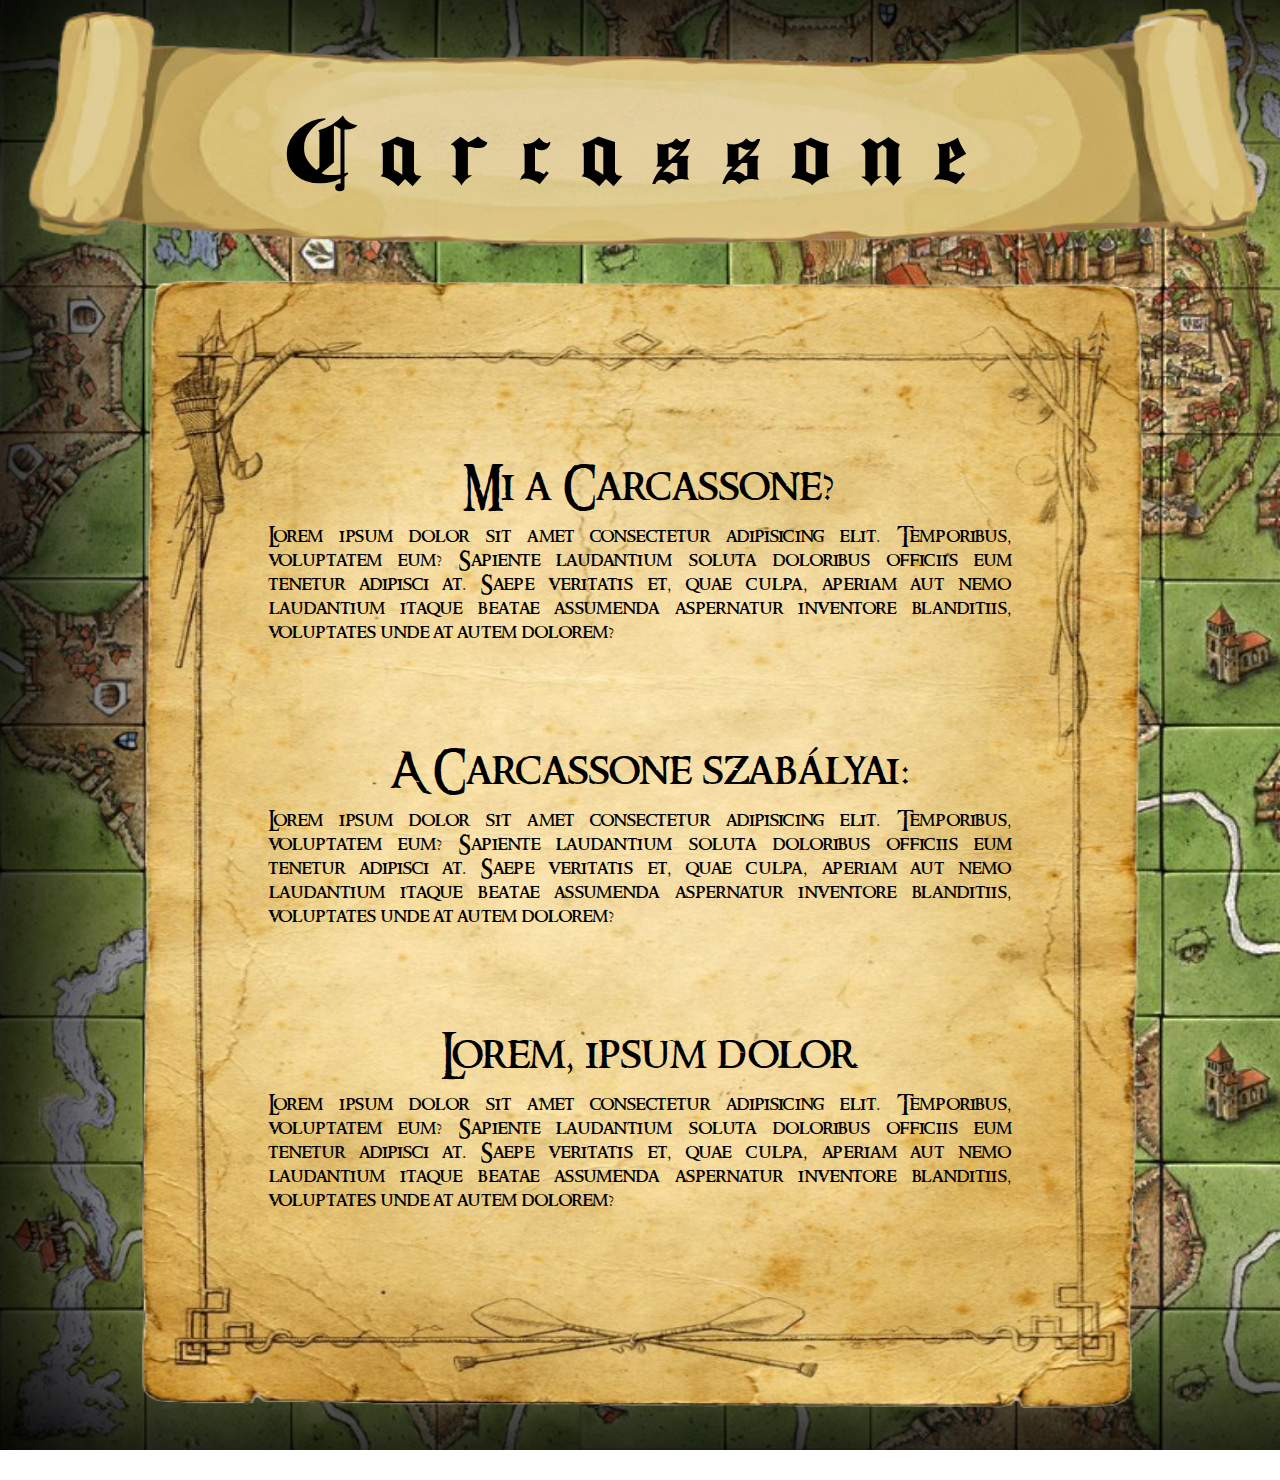
==== GGcarcassone/Carcassone/carcassone weboldal/index.html @ 8d166e0f "Add files via upload" ====
<!DOCTYPE html>
<html lang="hu">
<head>
    <meta charset="UTF-8">
    <meta http-equiv="X-UA-Compatible" content="IE=edge">
    <meta name="viewport" content="width=device-width, initial-scale=1.0">
    <title>Carcassone</title>
    <link rel="stylesheet" href="stilus.css">
</head>
<body>
    <header>
        <div id="focim"><img src="képek/scroll.png" alt="cimhatter" id="cimhatter">Carcassone</div>
    </header>
    <div id="kephatter">
        <img src="képek/contenthatter.png" alt="tekercsháttér" id="texthatter">
    </div>
    <div id="container">
            
        <div class="content-block">
            <div class="cim">Mi a Carcassone?</div>
            <div class="content">Lorem ipsum dolor sit amet consectetur adipisicing elit. Temporibus, voluptatem eum? Sapiente laudantium soluta doloribus officiis eum tenetur adipisci at. Saepe veritatis et, quae culpa, aperiam aut nemo laudantium itaque beatae assumenda aspernatur inventore blanditiis, voluptates unde at autem dolorem?</div>
        </div>
        
        <div class="content-block">
            <div class="cim">A Carcassone szabályai:</div>
            <div class="content">Lorem ipsum dolor sit amet consectetur adipisicing elit. Temporibus, voluptatem eum? Sapiente laudantium soluta doloribus officiis eum tenetur adipisci at. Saepe veritatis et, quae culpa, aperiam aut nemo laudantium itaque beatae assumenda aspernatur inventore blanditiis, voluptates unde at autem dolorem?</div>
        </div>

        <div class="content-block">
            <div class="cim">Lorem, ipsum dolor.</div>
            <div class="content">Lorem ipsum dolor sit amet consectetur adipisicing elit. Temporibus, voluptatem eum? Sapiente laudantium soluta doloribus officiis eum tenetur adipisci at. Saepe veritatis et, quae culpa, aperiam aut nemo laudantium itaque beatae assumenda aspernatur inventore blanditiis, voluptates unde at autem dolorem?</div>
        </div>

    </div>
</body>
</html>
---- GGcarcassone/Carcassone/carcassone weboldal/stilus.css ----
*{
    margin: 0px;
}

@font-face {
    font-family: "CarcassFont";
    src: url("font/cimfont.ttf");
    }

@font-face {
    font-family: "SzovegFont";
    src: url("font/RINGM___.TTF");
    }

body {
    background-image: url(képek/hatter1.png);
    background-repeat: no-repeat;
    background-size: cover;
}

#focim{
    font-size: 100px;
    letter-spacing: 30px;
    width: 800px;
    height: 300px;
    margin: auto;
    margin-top: -30px;
    padding-left: 90px;
    font-family: CarcassFont;
}

#cimhatter{
    margin-left: -300px;
    margin-bottom: -240px;
    width: 1300px;
    height: 320px;
}

#container{
    max-width: 1050px;
    min-width: 800px;
    width: 80%;
    height: 1000px;
    margin: auto;
    padding-top: 180px;
}

#texthatter{
    width: 80%;
    height: 1150px;
    max-width: 1050px;
    min-width: 800px;
}

#kephatter{
    width: 100%;
    height: 0px;
    text-align: center;
}

.content-block{
    padding-left: 140px;
    padding-right: 140px;
    margin-bottom: 100px;
    text-align: justify;
    font-family: SzovegFont;
}

.cim{
    font-size: 45px;
    margin: 10px;
    width: 100%;
    text-align: center;
}

.content{
    font-size: 20px;
}
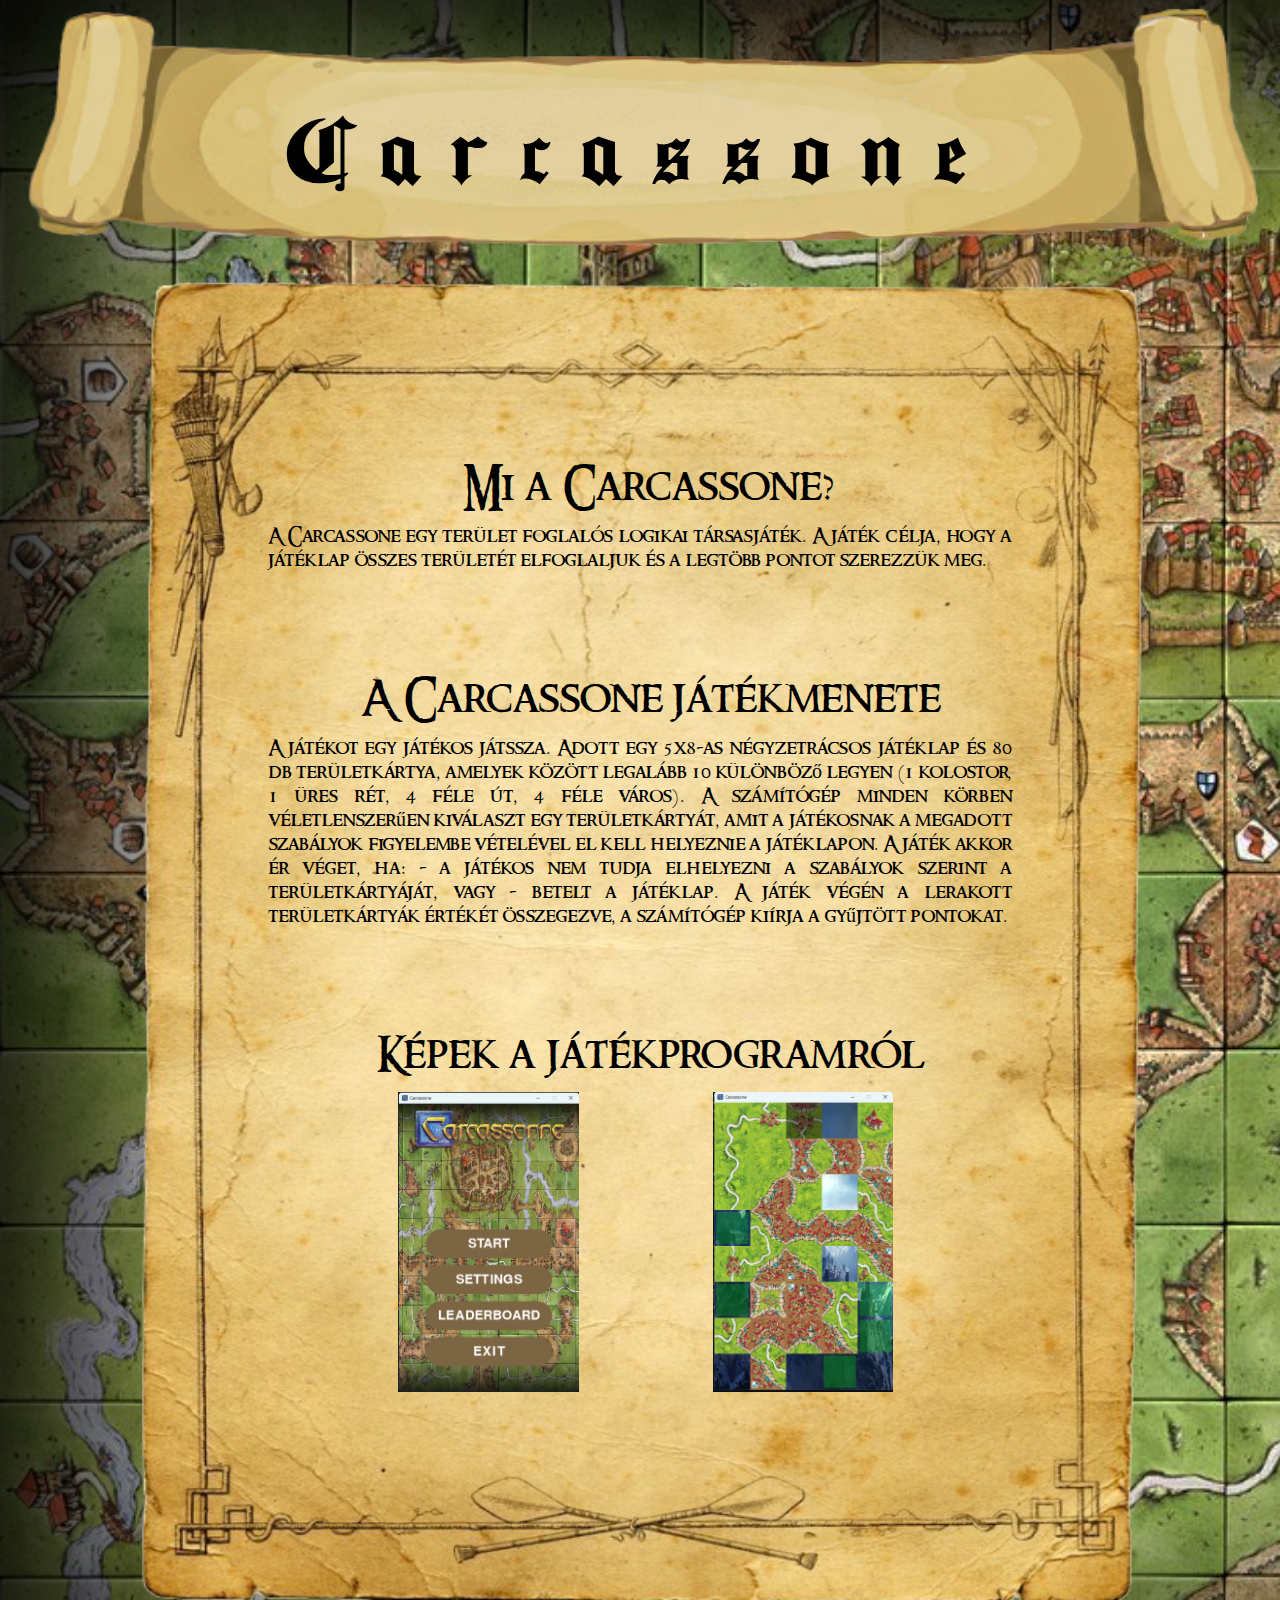
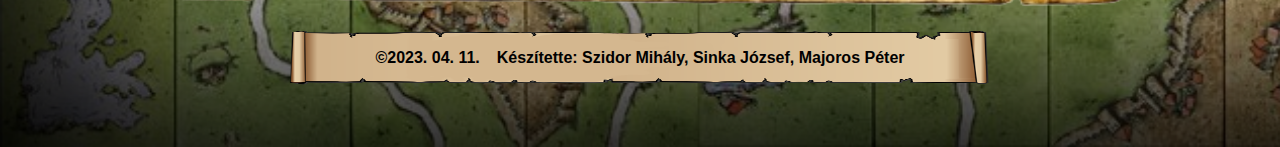
==== commit 171182d4: "Add files via upload" ====
--- a/GGcarcassone/Carcassone/carcassone weboldal/index.html
+++ b/GGcarcassone/Carcassone/carcassone weboldal/index.html
@@ -14,23 +14,32 @@
     <div id="kephatter">
         <img src="képek/contenthatter.png" alt="tekercsháttér" id="texthatter">
     </div>
-    <div id="container">
+    <div id="body-container">
             
         <div class="content-block">
             <div class="cim">Mi a Carcassone?</div>
-            <div class="content">Lorem ipsum dolor sit amet consectetur adipisicing elit. Temporibus, voluptatem eum? Sapiente laudantium soluta doloribus officiis eum tenetur adipisci at. Saepe veritatis et, quae culpa, aperiam aut nemo laudantium itaque beatae assumenda aspernatur inventore blanditiis, voluptates unde at autem dolorem?</div>
+            <div class="content">A Carcassone egy terület foglalós logikai társasjáték. A játék célja, hogy a játéklap összes területét elfoglaljuk és a legtöbb pontot szerezzük meg. </div>
         </div>
         
         <div class="content-block">
-            <div class="cim">A Carcassone szabályai:</div>
-            <div class="content">Lorem ipsum dolor sit amet consectetur adipisicing elit. Temporibus, voluptatem eum? Sapiente laudantium soluta doloribus officiis eum tenetur adipisci at. Saepe veritatis et, quae culpa, aperiam aut nemo laudantium itaque beatae assumenda aspernatur inventore blanditiis, voluptates unde at autem dolorem?</div>
+            <div class="cim">A Carcassone játékmenete</div>
+            <div class="content">A játékot egy játékos játssza. Adott egy 5x8-as négyzetrácsos játéklap és 80 db területkártya,
+                amelyek között legalább 10 különböző legyen (1 kolostor, 1 üres rét, 4 féle út, 4 féle város). A
+                számítógép minden körben véletlenszerűen kiválaszt egy területkártyát, amit a játékosnak a
+                megadott szabályok figyelembe vételével el kell helyeznie a játéklapon. A játék akkor ér véget, ha:
+                - a játékos nem tudja elhelyezni a szabályok szerint a területkártyáját, vagy
+                - betelt a játéklap.
+                A játék végén a lerakott területkártyák értékét összegezve, a számítógép kiírja a gyűjtött pontokat.</div>
         </div>
 
         <div class="content-block">
-            <div class="cim">Lorem, ipsum dolor.</div>
-            <div class="content">Lorem ipsum dolor sit amet consectetur adipisicing elit. Temporibus, voluptatem eum? Sapiente laudantium soluta doloribus officiis eum tenetur adipisci at. Saepe veritatis et, quae culpa, aperiam aut nemo laudantium itaque beatae assumenda aspernatur inventore blanditiis, voluptates unde at autem dolorem?</div>
+            <div class="cim">Képek a játékprogramról</div>
+            <div class="content"><img src="képek/pelda1.png" alt="" class="pelda"> <img src="képek/pelda2.png" alt="" class="pelda"></div>
         </div>
-
     </div>
+    <footer>
+        <img src="képek/impressum.png" alt="impressum" id="impressum-kep">
+        <div id="impressum"><div id="impressum-content"><b>&copy;2023. 04. 11. &ensp; Készítette: Szidor Mihály, Sinka József, Majoros Péter</b></div></div>
+    </footer>
 </body>
 </html>--- a/GGcarcassone/Carcassone/carcassone weboldal/stilus.css
+++ b/GGcarcassone/Carcassone/carcassone weboldal/stilus.css
@@ -16,6 +16,7 @@
     background-image: url(képek/hatter1.png);
     background-repeat: no-repeat;
     background-size: cover;
+    margin-bottom: 80px;
 }
 
 #focim{
@@ -36,7 +37,7 @@
     height: 320px;
 }
 
-#container{
+#body-container{
     max-width: 1050px;
     min-width: 800px;
     width: 80%;
@@ -47,7 +48,7 @@
 
 #texthatter{
     width: 80%;
-    height: 1150px;
+    height: 1350px;
     max-width: 1050px;
     min-width: 800px;
 }
@@ -75,4 +76,29 @@
 
 .content{
     font-size: 20px;
+}
+
+#impressum-kep{
+    width: 700px;
+    height: 55px;
+}
+
+footer{
+    margin-top: 180px;
+    margin-bottom: 10px;
+    width: 100%;
+    text-align: center;
+}
+
+#impressum{
+    margin-top: -40px;
+}
+
+#impressum-content{
+    font-family: Arial, Helvetica, sans-serif;
+}
+
+.pelda{
+    height: 300px;
+    margin-left: 130px;
 }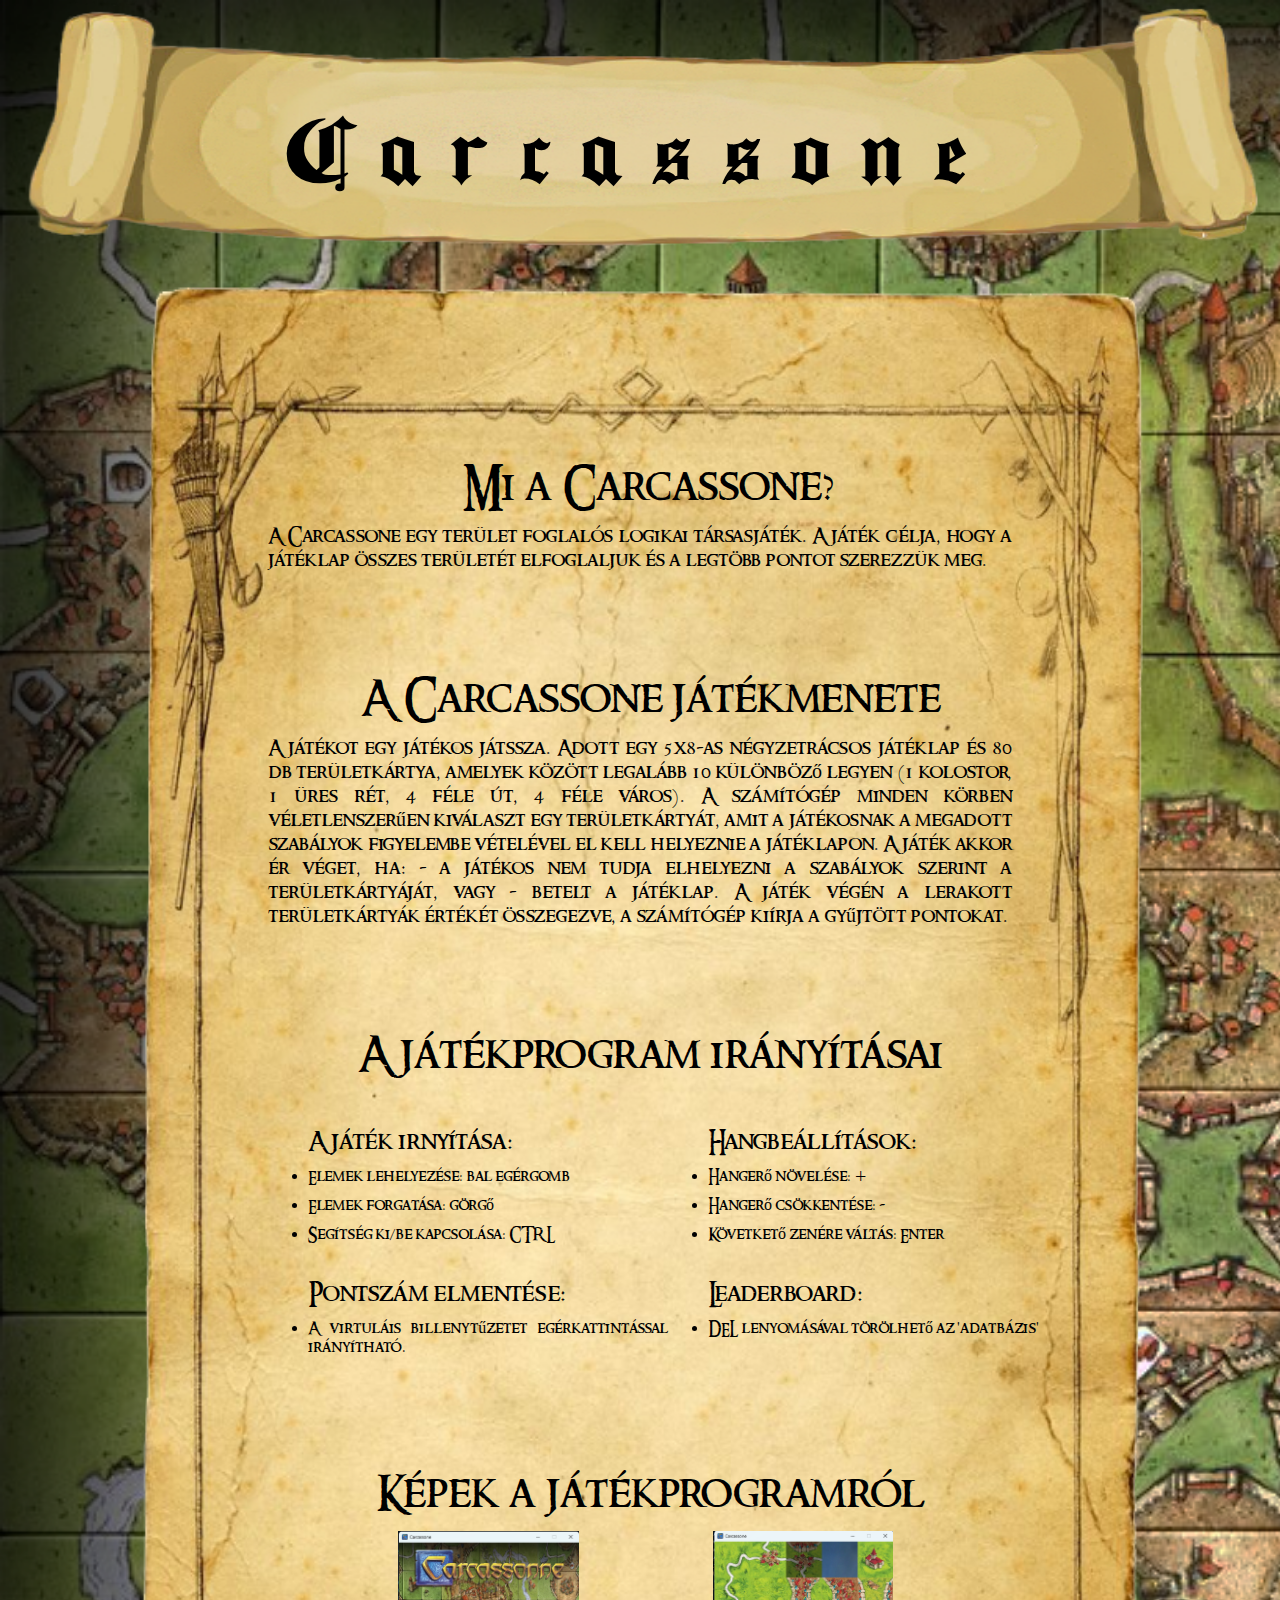
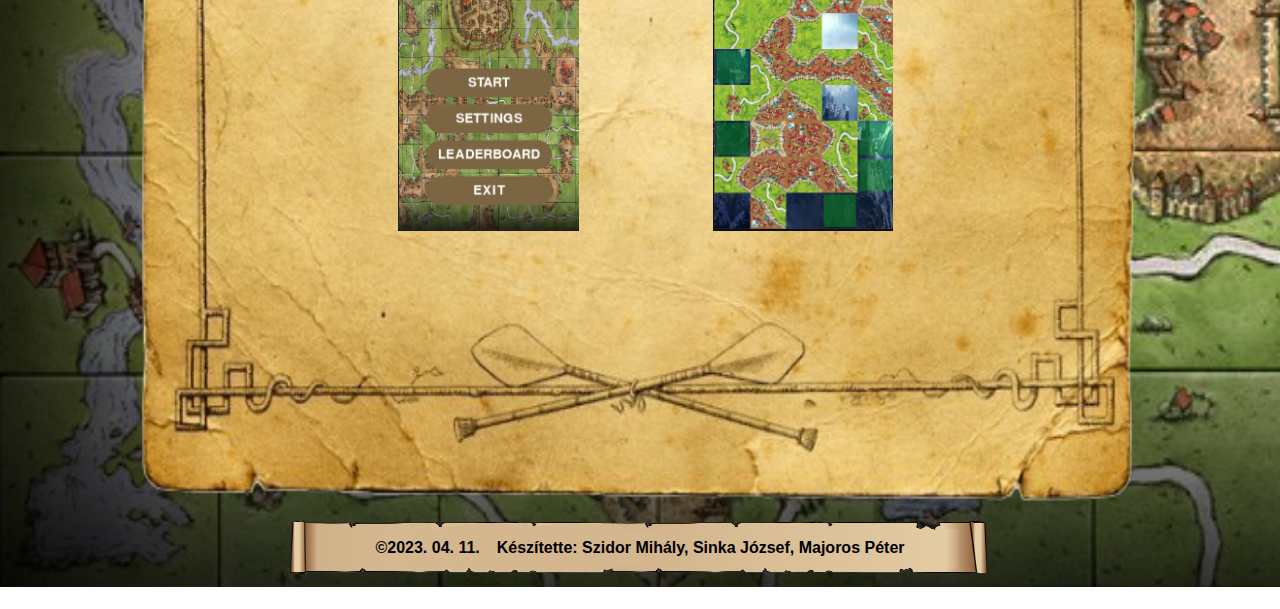
==== commit 2cd98c4a: "Add files via upload" ====
--- a/GGcarcassone/Carcassone/carcassone weboldal/index.html
+++ b/GGcarcassone/Carcassone/carcassone weboldal/index.html
@@ -33,6 +33,30 @@
         </div>
 
         <div class="content-block">
+            <div class="cim">A játékprogram irányításai</div>
+            <div class="iranyitas">
+                <ul>
+                    <li class="alcim">A játék irnyítása:</li>
+                    <li>Elemek lehelyezése: bal egérgomb</li>
+                    <li>Elemek forgatása: görgő</li>
+                    <li>Segítség ki/be kapcsolása: CTRL</li>
+                    
+                    <li class="alcim">Pontszám elmentése:</li>
+                    <li>A virtuláis billenytűzetet egérkattintással irányítható.</li>
+                </ul>
+        </div>
+            <div class="iranyitas" id="iranyitasok"><ul>
+                <li class="alcim">Hangbeállítások:</li>
+                <li>Hangerő növelése: +</li>
+                <li>Hangerő csökkentése: -</li>
+                <li>Követkető zenére váltás: Enter</li>
+                
+                <li class="alcim">Leaderboard:</li>
+                <li>DEL lenyomásával törölhető az 'adatbázis'</li>
+            </ul></div>
+        </div>
+
+        <div class="content-block">
             <div class="cim">Képek a játékprogramról</div>
             <div class="content"><img src="képek/pelda1.png" alt="" class="pelda"> <img src="képek/pelda2.png" alt="" class="pelda"></div>
         </div>
--- a/GGcarcassone/Carcassone/carcassone weboldal/stilus.css
+++ b/GGcarcassone/Carcassone/carcassone weboldal/stilus.css
@@ -16,7 +16,7 @@
     background-image: url(képek/hatter1.png);
     background-repeat: no-repeat;
     background-size: cover;
-    margin-bottom: 80px;
+    margin-bottom: 30px;
 }
 
 #focim{
@@ -48,7 +48,7 @@
 
 #texthatter{
     width: 80%;
-    height: 1350px;
+    height: 1850px;
     max-width: 1050px;
     min-width: 800px;
 }
@@ -84,7 +84,7 @@
 }
 
 footer{
-    margin-top: 180px;
+    margin-top: 670px;
     margin-bottom: 10px;
     width: 100%;
     text-align: center;
@@ -101,4 +101,23 @@
 .pelda{
     height: 300px;
     margin-left: 130px;
+}
+
+li{
+    margin-bottom: 10px;
+}
+
+.iranyitas{
+    display: inline-block;
+    width: 400px;
+}
+
+#iranyitasok{
+    position: absolute;
+}
+
+.alcim{
+    list-style: none;
+    font-size: 25px;
+    margin-top: 35px;
 }